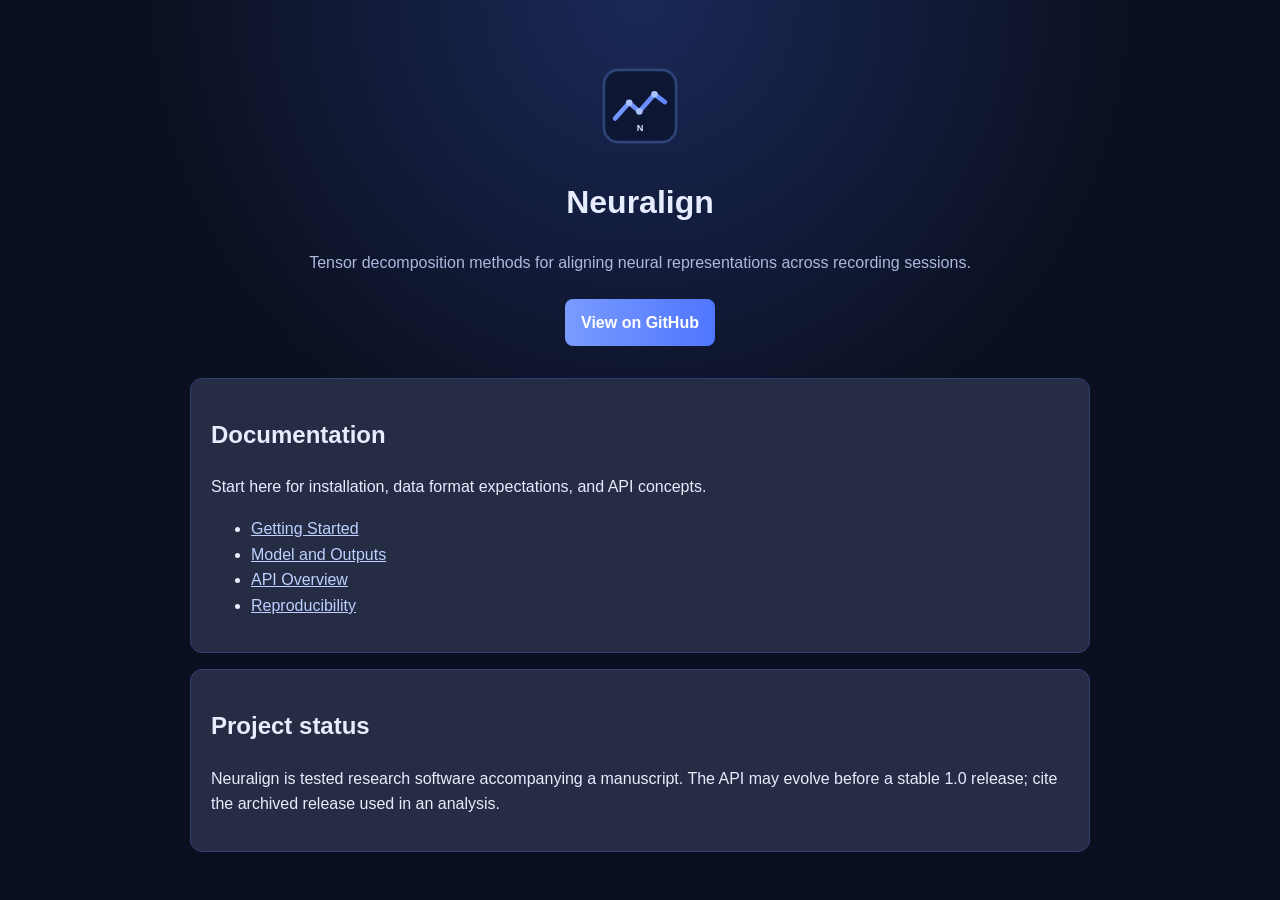
==== docs/index.html @ a3330c63 "'draft update'" ====
<!doctype html>
<html lang="en">
  <head>
    <meta charset="utf-8" />
    <meta name="viewport" content="width=device-width, initial-scale=1" />
    <title>Neuralign</title>
    <meta
      name="description"
      content="Neuralign: tensor decomposition methods for aligning neural representations across recording sessions."
    />
    <link rel="stylesheet" href="./style.css" />
  </head>
  <body>
    <header class="hero">
      <img src="./assets/neuralign-mark.svg" alt="Neuralign logo" class="logo" />
      <h1>Neuralign</h1>
      <p class="tagline">
        Tensor decomposition methods for aligning neural representations across
        recording sessions.
      </p>
      <a class="button" href="https://github.com/MiklosKralik/neuralign">View on GitHub</a>
    </header>

    <main class="content">
      <section>
        <h2>Documentation</h2>
        <p>Start here for installation, data format expectations, and API concepts.</p>
        <ul>
          <li><a href="./getting-started.html">Getting Started</a></li>
          <li><a href="./model-and-outputs.html">Model and Outputs</a></li>
          <li><a href="./api.html">API Overview</a></li>
          <li><a href="./reproducibility.html">Reproducibility</a></li>
        </ul>
      </section>

      <section>
        <h2>Project status</h2>
        <p>
          Neuralign is tested research software accompanying a manuscript. The API may evolve before a stable 1.0 release; cite the archived release used in an analysis.
        </p>
      </section>
    </main>
  </body>
</html>
---- docs/style.css ----
:root {
  --bg: #0b1020;
  --panel: #121a34;
  --text: #e7ecff;
  --muted: #aeb8dd;
  --accent: #7a9bff;
  --accent-strong: #4f76ff;
}

* {
  box-sizing: border-box;
}

body {
  margin: 0;
  font-family: Inter, "Segoe UI", Roboto, Helvetica, Arial, sans-serif;
  background: radial-gradient(circle at top, #1a2857, var(--bg) 45%);
  color: var(--text);
  line-height: 1.6;
}

a {
  color: #bdd0ff;
}

.hero,
.content,
.doc {
  width: min(900px, 90vw);
  margin: 0 auto;
}

.hero {
  text-align: center;
  padding: 4rem 0 2rem;
}

.logo {
  width: 84px;
  height: 84px;
}

.tagline {
  color: var(--muted);
  margin-bottom: 1.5rem;
}

.button {
  display: inline-block;
  background: linear-gradient(90deg, var(--accent), var(--accent-strong));
  color: #fff;
  text-decoration: none;
  padding: 0.65rem 1rem;
  border-radius: 0.5rem;
  font-weight: 600;
}

.content {
  display: grid;
  gap: 1rem;
  padding-bottom: 3rem;
}

.content section,
.doc {
  background: color-mix(in srgb, var(--panel) 92%, #ffffff 8%);
  border: 1px solid #304073;
  border-radius: 0.75rem;
  padding: 1.1rem 1.25rem;
}

.doc {
  margin-top: 2rem;
  margin-bottom: 2rem;
}

pre {
  background: #070d1f;
  border: 1px solid #293964;
  border-radius: 0.5rem;
  padding: 0.9rem;
  overflow-x: auto;
}

code {
  font-family: ui-monospace, SFMono-Regular, Menlo, Monaco, Consolas, "Liberation Mono", monospace;
}

.back-link {
  text-decoration: none;
  color: var(--muted);
}
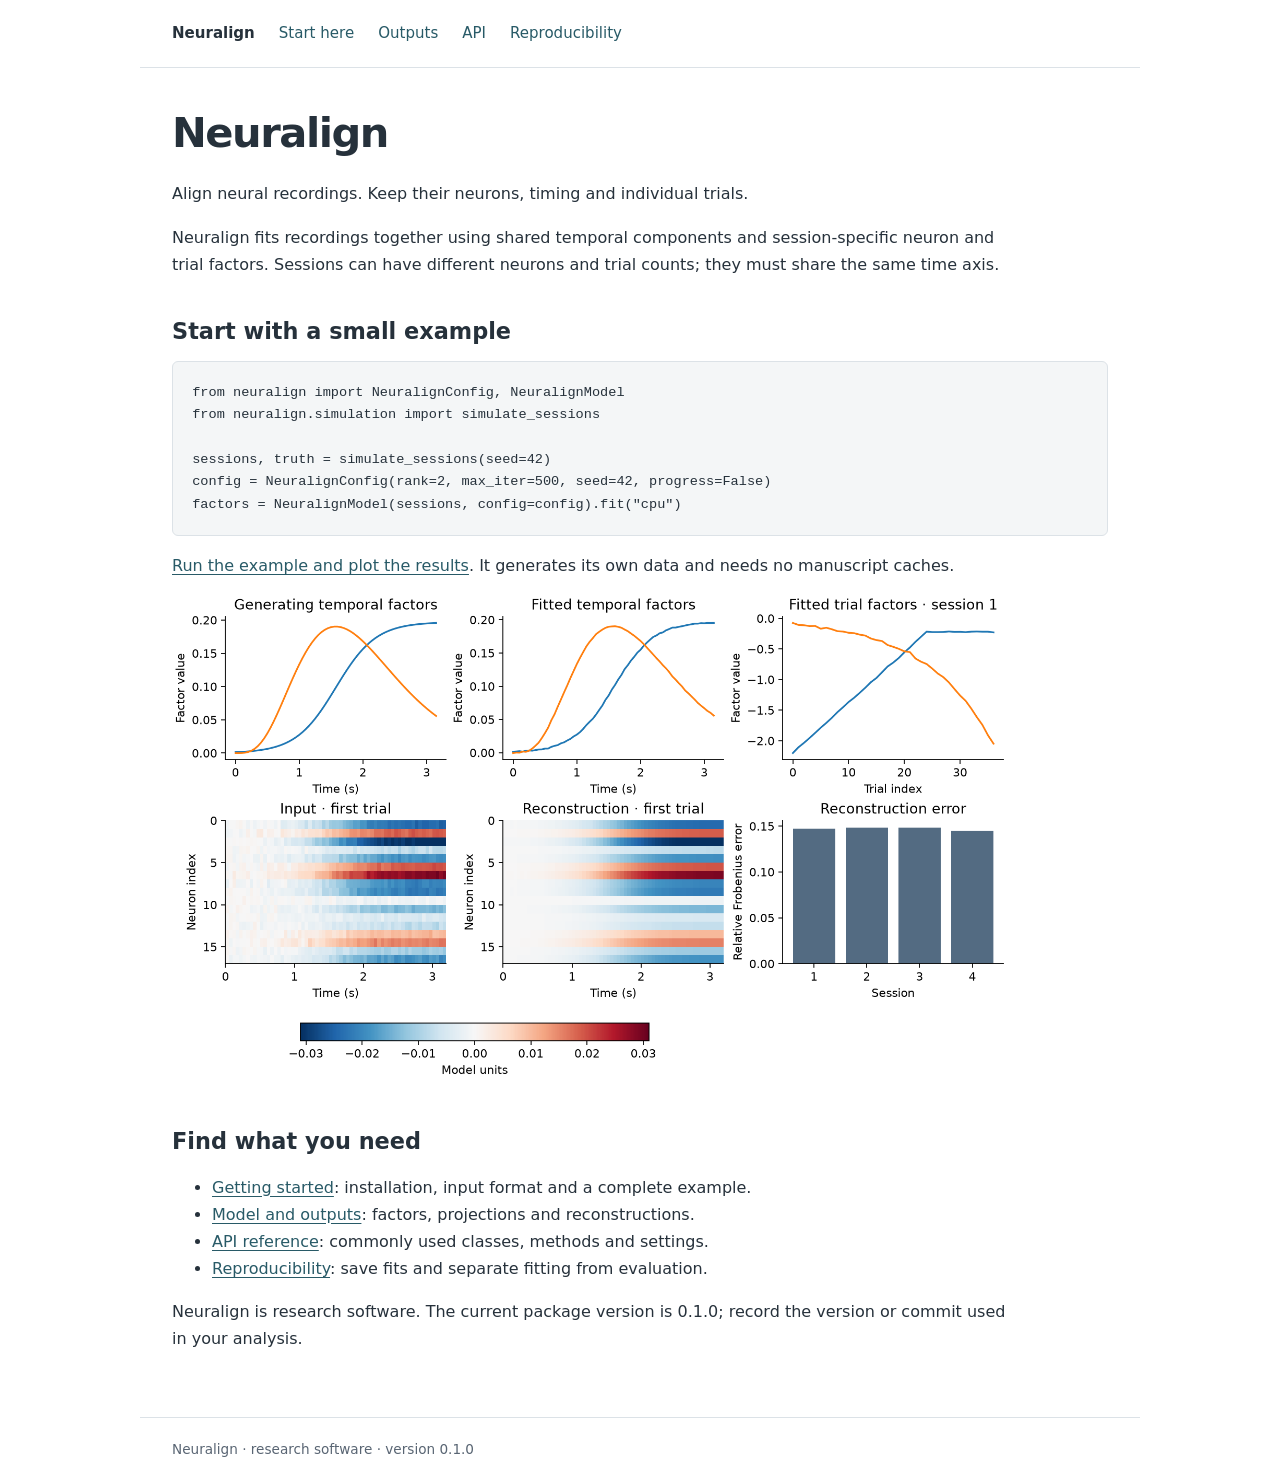
==== commit cbd12d7f: "docs update" ====
--- a/docs/index.html
+++ b/docs/index.html
@@ -1,44 +1,26 @@
 <!doctype html>
-<html lang="en">
-  <head>
-    <meta charset="utf-8" />
-    <meta name="viewport" content="width=device-width, initial-scale=1" />
-    <title>Neuralign</title>
-    <meta
-      name="description"
-      content="Neuralign: tensor decomposition methods for aligning neural representations across recording sessions."
-    />
-    <link rel="stylesheet" href="./style.css" />
-  </head>
-  <body>
-    <header class="hero">
-      <img src="./assets/neuralign-mark.svg" alt="Neuralign logo" class="logo" />
-      <h1>Neuralign</h1>
-      <p class="tagline">
-        Tensor decomposition methods for aligning neural representations across
-        recording sessions.
-      </p>
-      <a class="button" href="https://github.com/MiklosKralik/neuralign">View on GitHub</a>
-    </header>
+<html lang="en"><head><meta charset="utf-8"><meta name="viewport" content="width=device-width, initial-scale=1">
+<title>Neuralign · Neuralign</title><link rel="stylesheet" href="style.css"></head>
+<body><nav aria-label="Main navigation"><a href="index.html" aria-current=page>Neuralign</a> <a href="getting-started.html" >Start here</a> <a href="model-and-outputs.html" >Outputs</a> <a href="api.html" >API</a> <a href="reproducibility.html" >Reproducibility</a></nav><main><h1>Neuralign</h1>
+<p>Align neural recordings. Keep their neurons, timing and individual trials.</p>
+<p>Neuralign fits recordings together using shared temporal components and session-specific neuron and trial factors. Sessions can have different neurons and trial counts; they must share the same time axis.</p>
+<h2>Start with a small example</h2>
+<pre><code class="language-python">from neuralign import NeuralignConfig, NeuralignModel
+from neuralign.simulation import simulate_sessions
 
-    <main class="content">
-      <section>
-        <h2>Documentation</h2>
-        <p>Start here for installation, data format expectations, and API concepts.</p>
-        <ul>
-          <li><a href="./getting-started.html">Getting Started</a></li>
-          <li><a href="./model-and-outputs.html">Model and Outputs</a></li>
-          <li><a href="./api.html">API Overview</a></li>
-          <li><a href="./reproducibility.html">Reproducibility</a></li>
-        </ul>
-      </section>
-
-      <section>
-        <h2>Project status</h2>
-        <p>
-          Neuralign is tested research software accompanying a manuscript. The API may evolve before a stable 1.0 release; cite the archived release used in an analysis.
-        </p>
-      </section>
-    </main>
-  </body>
-</html>
+sessions, truth = simulate_sessions(seed=42)
+config = NeuralignConfig(rank=2, max_iter=500, seed=42, progress=False)
+factors = NeuralignModel(sessions, config=config).fit(&quot;cpu&quot;)
+</code></pre>
+<p><a href="getting-started.html">Run the example and plot the results</a>. It generates its own data and needs no manuscript caches.</p>
+<p><img src="assets/quickstart.png" alt="Generating factors, fitted factors and reconstructions"></p>
+<h2>Find what you need</h2>
+<ul>
+<li><a href="getting-started.html">Getting started</a>: installation, input format and a complete example.</li>
+<li><a href="model-and-outputs.html">Model and outputs</a>: factors, projections and reconstructions.</li>
+<li><a href="api.html">API reference</a>: commonly used classes, methods and settings.</li>
+<li><a href="reproducibility.html">Reproducibility</a>: save fits and separate fitting from evaluation.</li>
+</ul>
+<p>Neuralign is research software. The current package version is 0.1.0; record the version or commit used in your analysis.</p>
+</main>
+<footer>Neuralign · research software · version 0.1.0</footer></body></html>
--- a/docs/style.css
+++ b/docs/style.css
@@ -1,92 +1,23 @@
-:root {
-  --bg: #0b1020;
-  --panel: #121a34;
-  --text: #e7ecff;
-  --muted: #aeb8dd;
-  --accent: #7a9bff;
-  --accent-strong: #4f76ff;
-}
-
-* {
-  box-sizing: border-box;
-}
-
-body {
-  margin: 0;
-  font-family: Inter, "Segoe UI", Roboto, Helvetica, Arial, sans-serif;
-  background: radial-gradient(circle at top, #1a2857, var(--bg) 45%);
-  color: var(--text);
-  line-height: 1.6;
-}
-
-a {
-  color: #bdd0ff;
-}
-
-.hero,
-.content,
-.doc {
-  width: min(900px, 90vw);
-  margin: 0 auto;
-}
-
-.hero {
-  text-align: center;
-  padding: 4rem 0 2rem;
-}
-
-.logo {
-  width: 84px;
-  height: 84px;
-}
-
-.tagline {
-  color: var(--muted);
-  margin-bottom: 1.5rem;
-}
-
-.button {
-  display: inline-block;
-  background: linear-gradient(90deg, var(--accent), var(--accent-strong));
-  color: #fff;
-  text-decoration: none;
-  padding: 0.65rem 1rem;
-  border-radius: 0.5rem;
-  font-weight: 600;
-}
-
-.content {
-  display: grid;
-  gap: 1rem;
-  padding-bottom: 3rem;
-}
-
-.content section,
-.doc {
-  background: color-mix(in srgb, var(--panel) 92%, #ffffff 8%);
-  border: 1px solid #304073;
-  border-radius: 0.75rem;
-  padding: 1.1rem 1.25rem;
-}
-
-.doc {
-  margin-top: 2rem;
-  margin-bottom: 2rem;
-}
-
-pre {
-  background: #070d1f;
-  border: 1px solid #293964;
-  border-radius: 0.5rem;
-  padding: 0.9rem;
-  overflow-x: auto;
-}
-
-code {
-  font-family: ui-monospace, SFMono-Regular, Menlo, Monaco, Consolas, "Liberation Mono", monospace;
-}
-
-.back-link {
-  text-decoration: none;
-  color: var(--muted);
-}
+:root { color-scheme: light; --ink: #26313b; --muted: #596573; --line: #dce2e7; --accent: #285a67; }
+* { box-sizing: border-box; }
+body { margin: 0; background: #fff; color: var(--ink); font: 16px/1.7 system-ui, sans-serif; }
+nav, main, footer { max-width: 1000px; margin: auto; padding: 1.3rem 2rem; }
+nav { display: flex; flex-wrap: wrap; gap: 1.5rem; border-bottom: 1px solid var(--line); }
+nav a { text-decoration: none; font-size: .94rem; }
+nav a[aria-current] { color: var(--ink); font-weight: 650; }
+a { color: var(--accent); text-underline-offset: .18em; }
+main { padding-top: 2.5rem; padding-bottom: 3rem; }
+h1 { font-size: 2.6rem; letter-spacing: -.035em; line-height: 1.2; margin: 0 0 1.4rem; }
+h2 { font-size: 1.4rem; margin: 2.4rem 0 .7rem; line-height: 1.4; }
+h3 { margin-top: 1.8rem; }
+p, ul, ol { max-width: 82ch; }
+pre { padding: 1.2rem; overflow-x: auto; background: #f4f6f7; border: 1px solid var(--line); border-radius: 6px; font-size: .85rem; line-height: 1.65; }
+code { font-family: ui-monospace, SFMono-Regular, Consolas, monospace; font-size: .9em; }
+pre code { font-size: inherit; }
+:not(pre) > code { background: #f2f4f5; padding: .12em .25em; border-radius: 3px; }
+table { width: 100%; border-collapse: collapse; margin: 1.4rem 0; font-size: .9rem; }
+th, td { text-align: left; vertical-align: top; padding: .65rem .75rem; border-bottom: 1px solid var(--line); }
+th { background: #f4f6f7; }
+img { max-width: 100%; height: auto; }
+footer { color: var(--muted); border-top: 1px solid var(--line); font-size: .85rem; }
+@media (max-width: 640px) { nav, main, footer { padding-left: 1rem; padding-right: 1rem; } nav { gap: .9rem; } h1 { font-size: 2.1rem; } table { display: block; overflow-x: auto; } }
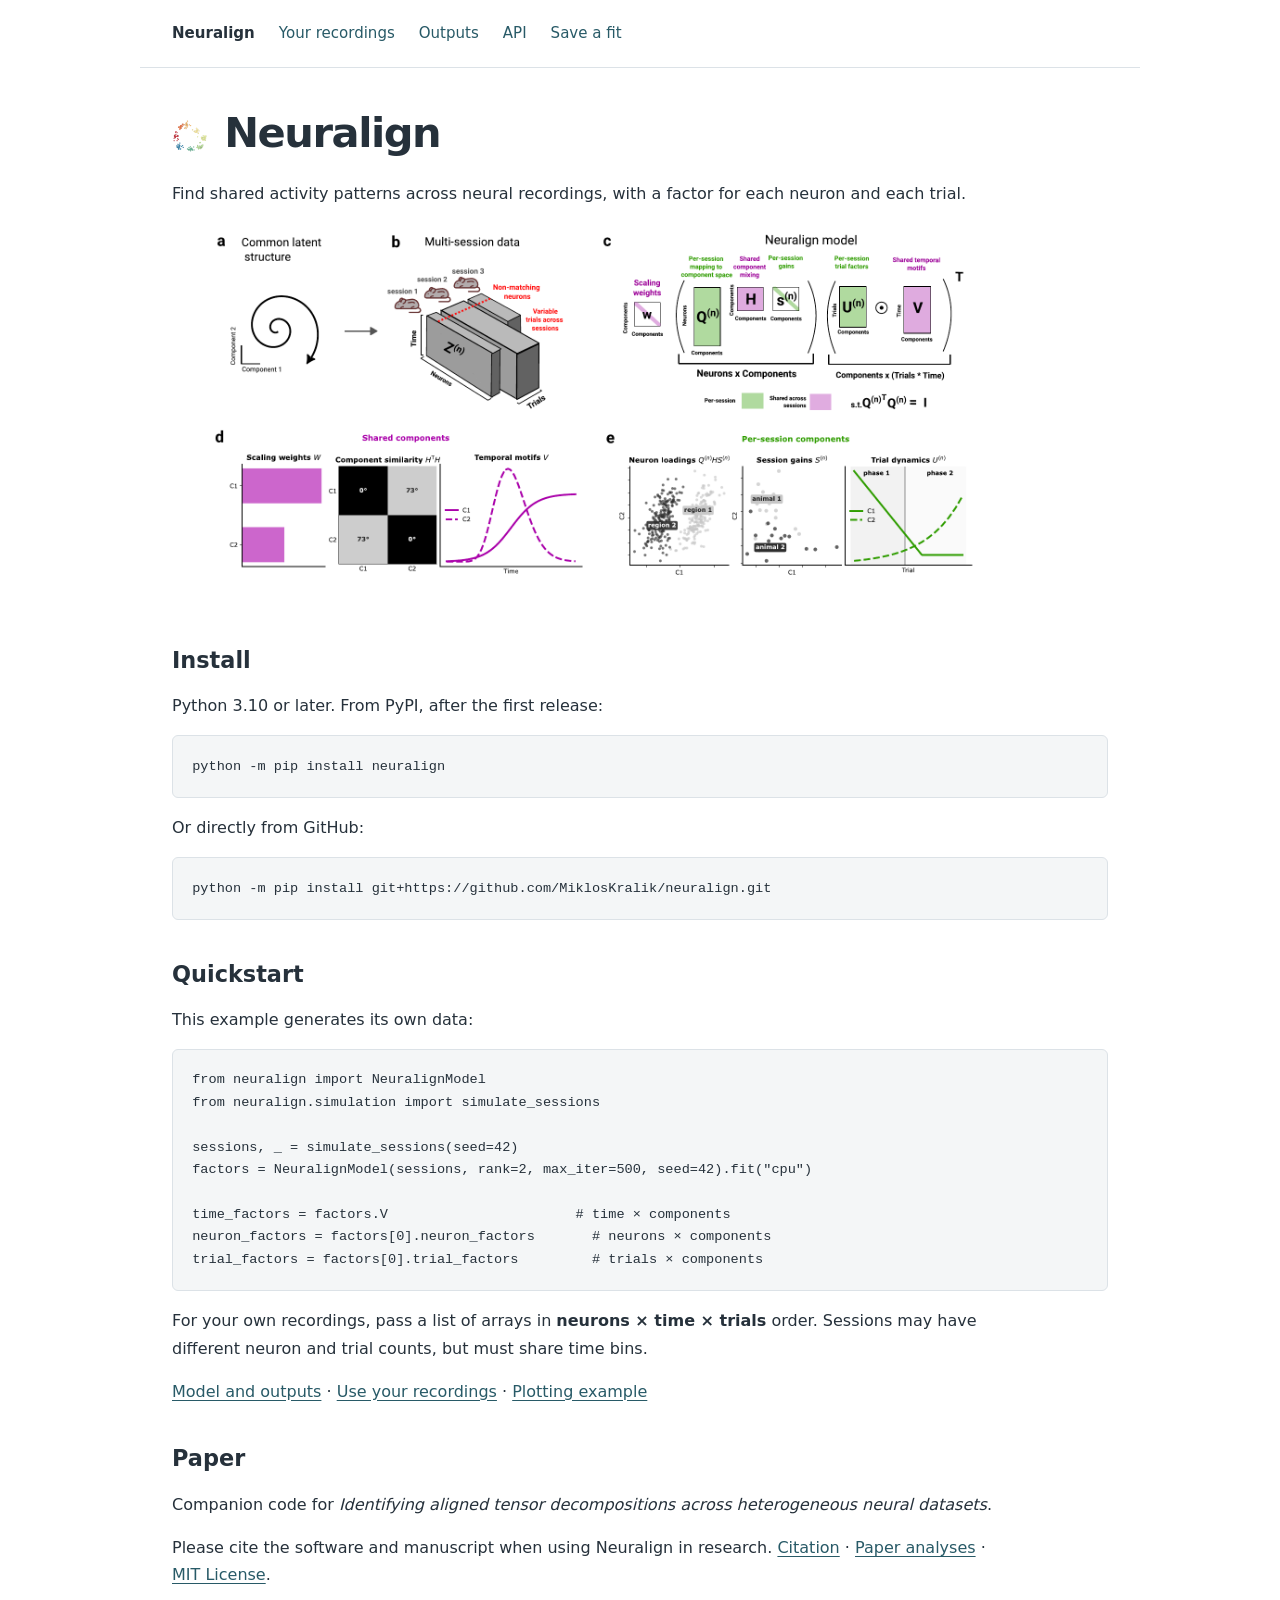
==== commit 129550c9: "Prepare Neuralign 0.1.0 documentation and packaging" ====
--- a/docs/index.html
+++ b/docs/index.html
@@ -1,26 +1,31 @@
 <!doctype html>
 <html lang="en"><head><meta charset="utf-8"><meta name="viewport" content="width=device-width, initial-scale=1">
-<title>Neuralign · Neuralign</title><link rel="stylesheet" href="style.css"></head>
-<body><nav aria-label="Main navigation"><a href="index.html" aria-current=page>Neuralign</a> <a href="getting-started.html" >Start here</a> <a href="model-and-outputs.html" >Outputs</a> <a href="api.html" >API</a> <a href="reproducibility.html" >Reproducibility</a></nav><main><h1>Neuralign</h1>
-<p>Align neural recordings. Keep their neurons, timing and individual trials.</p>
-<p>Neuralign fits recordings together using shared temporal components and session-specific neuron and trial factors. Sessions can have different neurons and trial counts; they must share the same time axis.</p>
-<h2>Start with a small example</h2>
-<pre><code class="language-python">from neuralign import NeuralignConfig, NeuralignModel
+<title>Neuralign · Neuralign</title><link rel="icon" href="assets/neuralign-mark.svg" type="image/svg+xml"><link rel="stylesheet" href="style.css"></head>
+<body><nav aria-label="Main navigation"><a href="index.html" aria-current=page>Neuralign</a> <a href="getting-started.html" >Your recordings</a> <a href="model-and-outputs.html" >Outputs</a> <a href="api.html" >API</a> <a href="reproducibility.html" >Save a fit</a></nav><main><h1><img src="assets/neuralign-mark.png" width="36" alt="" /> Neuralign</h1>
+<p>Find shared activity patterns across neural recordings, with a factor for each neuron and each trial.</p>
+<p><a href="assets/neuralign-overview.pdf"><img src="assets/neuralign-overview.png" alt="Neuralign model overview"></a></p>
+<h2>Install</h2>
+<p>Python 3.10 or later. From PyPI, after the first release:</p>
+<pre><code class="language-bash">python -m pip install neuralign
+</code></pre>
+<p>Or directly from GitHub:</p>
+<pre><code class="language-bash">python -m pip install git+https://github.com/MiklosKralik/neuralign.git
+</code></pre>
+<h2>Quickstart</h2>
+<p>This example generates its own data:</p>
+<pre><code class="language-python">from neuralign import NeuralignModel
 from neuralign.simulation import simulate_sessions
 
-sessions, truth = simulate_sessions(seed=42)
-config = NeuralignConfig(rank=2, max_iter=500, seed=42, progress=False)
-factors = NeuralignModel(sessions, config=config).fit(&quot;cpu&quot;)
+sessions, _ = simulate_sessions(seed=42)
+factors = NeuralignModel(sessions, rank=2, max_iter=500, seed=42).fit(&quot;cpu&quot;)
+
+time_factors = factors.V                       # time × components
+neuron_factors = factors[0].neuron_factors       # neurons × components
+trial_factors = factors[0].trial_factors         # trials × components
 </code></pre>
-<p><a href="getting-started.html">Run the example and plot the results</a>. It generates its own data and needs no manuscript caches.</p>
-<p><img src="assets/quickstart.png" alt="Generating factors, fitted factors and reconstructions"></p>
-<h2>Find what you need</h2>
-<ul>
-<li><a href="getting-started.html">Getting started</a>: installation, input format and a complete example.</li>
-<li><a href="model-and-outputs.html">Model and outputs</a>: factors, projections and reconstructions.</li>
-<li><a href="api.html">API reference</a>: commonly used classes, methods and settings.</li>
-<li><a href="reproducibility.html">Reproducibility</a>: save fits and separate fitting from evaluation.</li>
-</ul>
-<p>Neuralign is research software. The current package version is 0.1.0; record the version or commit used in your analysis.</p>
-</main>
-<footer>Neuralign · research software · version 0.1.0</footer></body></html>+<p>For your own recordings, pass a list of arrays in <strong>neurons × time × trials</strong> order. Sessions may have different neuron and trial counts, but must share time bins.</p>
+<p><a href="model-and-outputs.html">Model and outputs</a> · <a href="getting-started.html">Use your recordings</a> · <a href="https://github.com/MiklosKralik/neuralign/blob/main/examples/quickstart.py">Plotting example</a></p>
+<h2>Paper</h2>
+<p>Companion code for <em>Identifying aligned tensor decompositions across heterogeneous neural datasets</em>.</p>
+<p>Please cite the software and manuscript when using Neuralign in research. <a href="https://github.com/MiklosKralik/neuralign/blob/main/CITATION.cff">Citation</a> · <a href="https://github.com/MiklosKralik/neural_tensors">Paper analyses</a> · <a href="https://github.com/MiklosKralik/neuralign/blob/main/LICENSE">MIT License</a>.</p>
+</main></body></html>
--- a/docs/style.css
+++ b/docs/style.css
@@ -8,6 +8,7 @@
 a { color: var(--accent); text-underline-offset: .18em; }
 main { padding-top: 2.5rem; padding-bottom: 3rem; }
 h1 { font-size: 2.6rem; letter-spacing: -.035em; line-height: 1.2; margin: 0 0 1.4rem; }
+h1 img { vertical-align: middle; margin-right: .2rem; }
 h2 { font-size: 1.4rem; margin: 2.4rem 0 .7rem; line-height: 1.4; }
 h3 { margin-top: 1.8rem; }
 p, ul, ol { max-width: 82ch; }
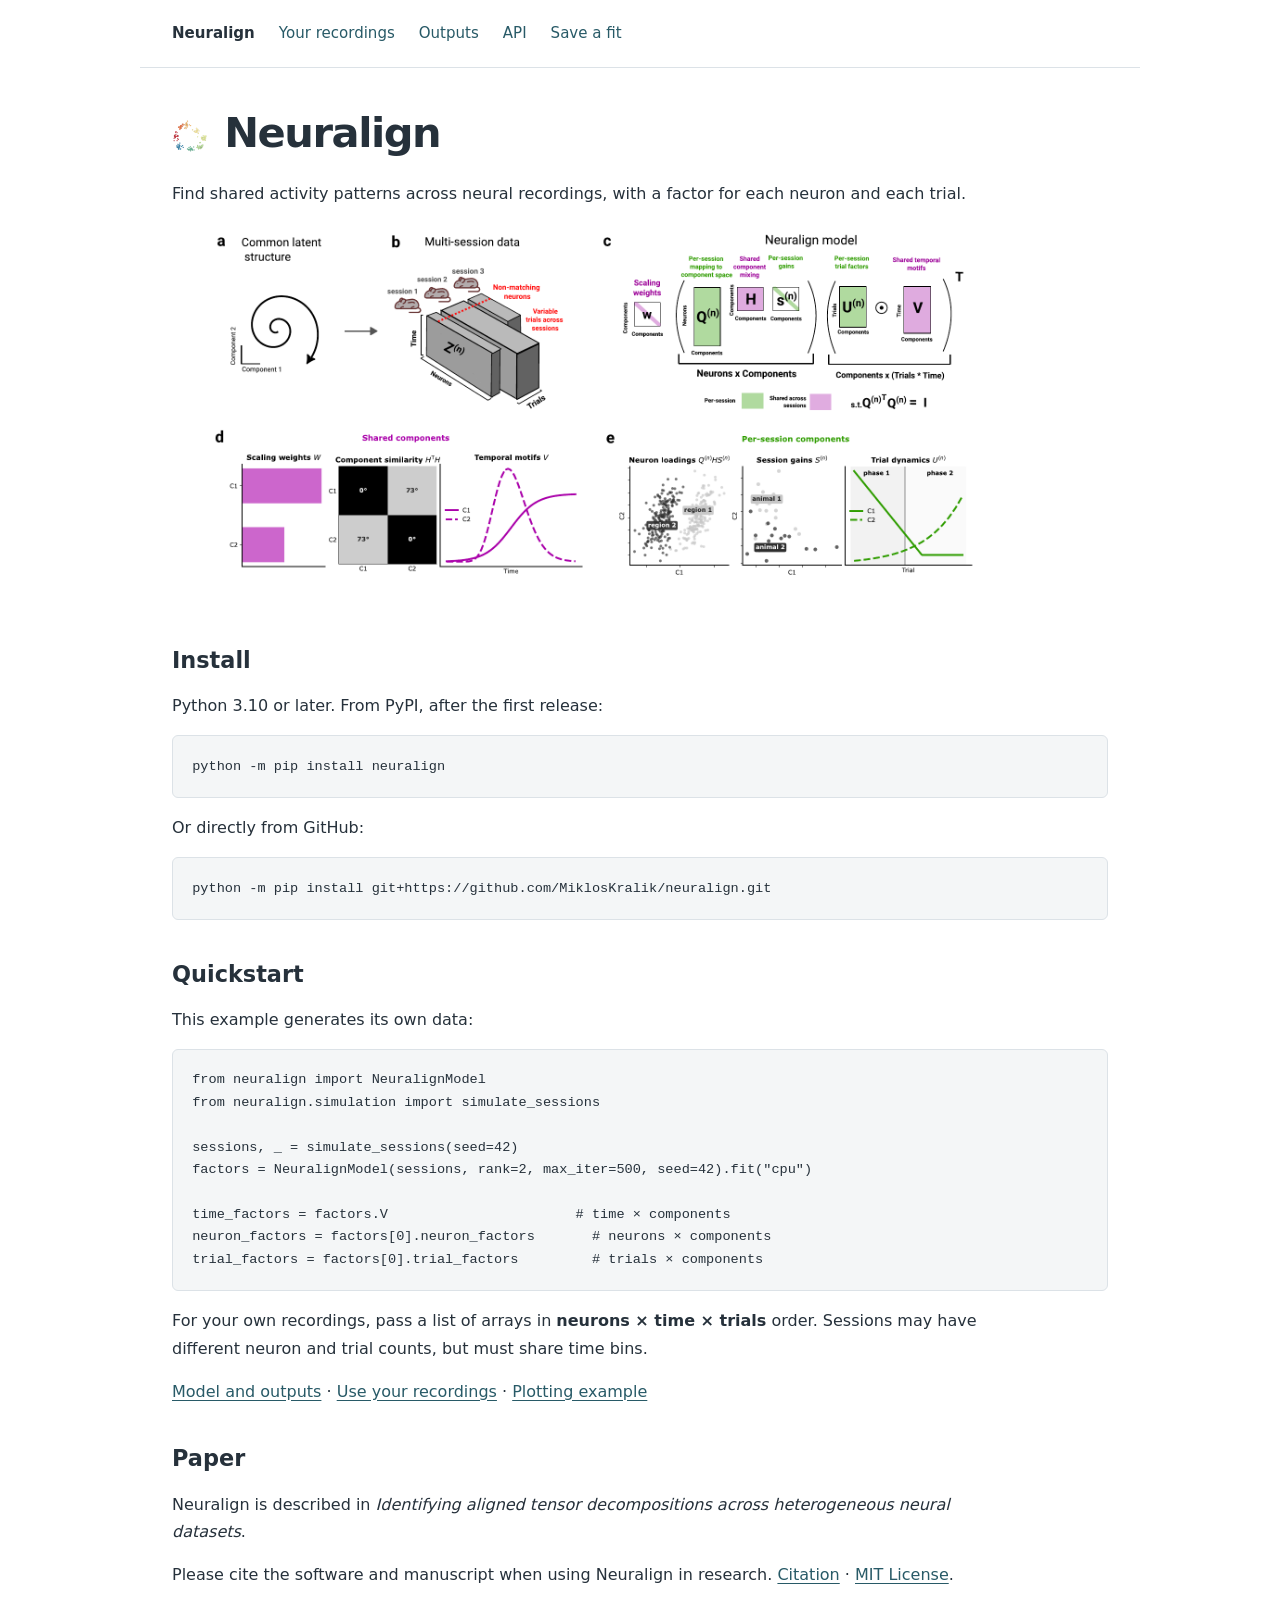
==== commit 4dcdd3ea: "Add CI and publish workflows, update documentation, and enhance tests - Created a CI workflow for te" ====
--- a/docs/index.html
+++ b/docs/index.html
@@ -26,6 +26,6 @@
 <p>For your own recordings, pass a list of arrays in <strong>neurons × time × trials</strong> order. Sessions may have different neuron and trial counts, but must share time bins.</p>
 <p><a href="model-and-outputs.html">Model and outputs</a> · <a href="getting-started.html">Use your recordings</a> · <a href="https://github.com/MiklosKralik/neuralign/blob/main/examples/quickstart.py">Plotting example</a></p>
 <h2>Paper</h2>
-<p>Companion code for <em>Identifying aligned tensor decompositions across heterogeneous neural datasets</em>.</p>
-<p>Please cite the software and manuscript when using Neuralign in research. <a href="https://github.com/MiklosKralik/neuralign/blob/main/CITATION.cff">Citation</a> · <a href="https://github.com/MiklosKralik/neural_tensors">Paper analyses</a> · <a href="https://github.com/MiklosKralik/neuralign/blob/main/LICENSE">MIT License</a>.</p>
+<p>Neuralign is described in <em>Identifying aligned tensor decompositions across heterogeneous neural datasets</em>.</p>
+<p>Please cite the software and manuscript when using Neuralign in research. <a href="https://github.com/MiklosKralik/neuralign/blob/main/CITATION.cff">Citation</a> · <a href="https://github.com/MiklosKralik/neuralign/blob/main/LICENSE">MIT License</a>.</p>
 </main></body></html>
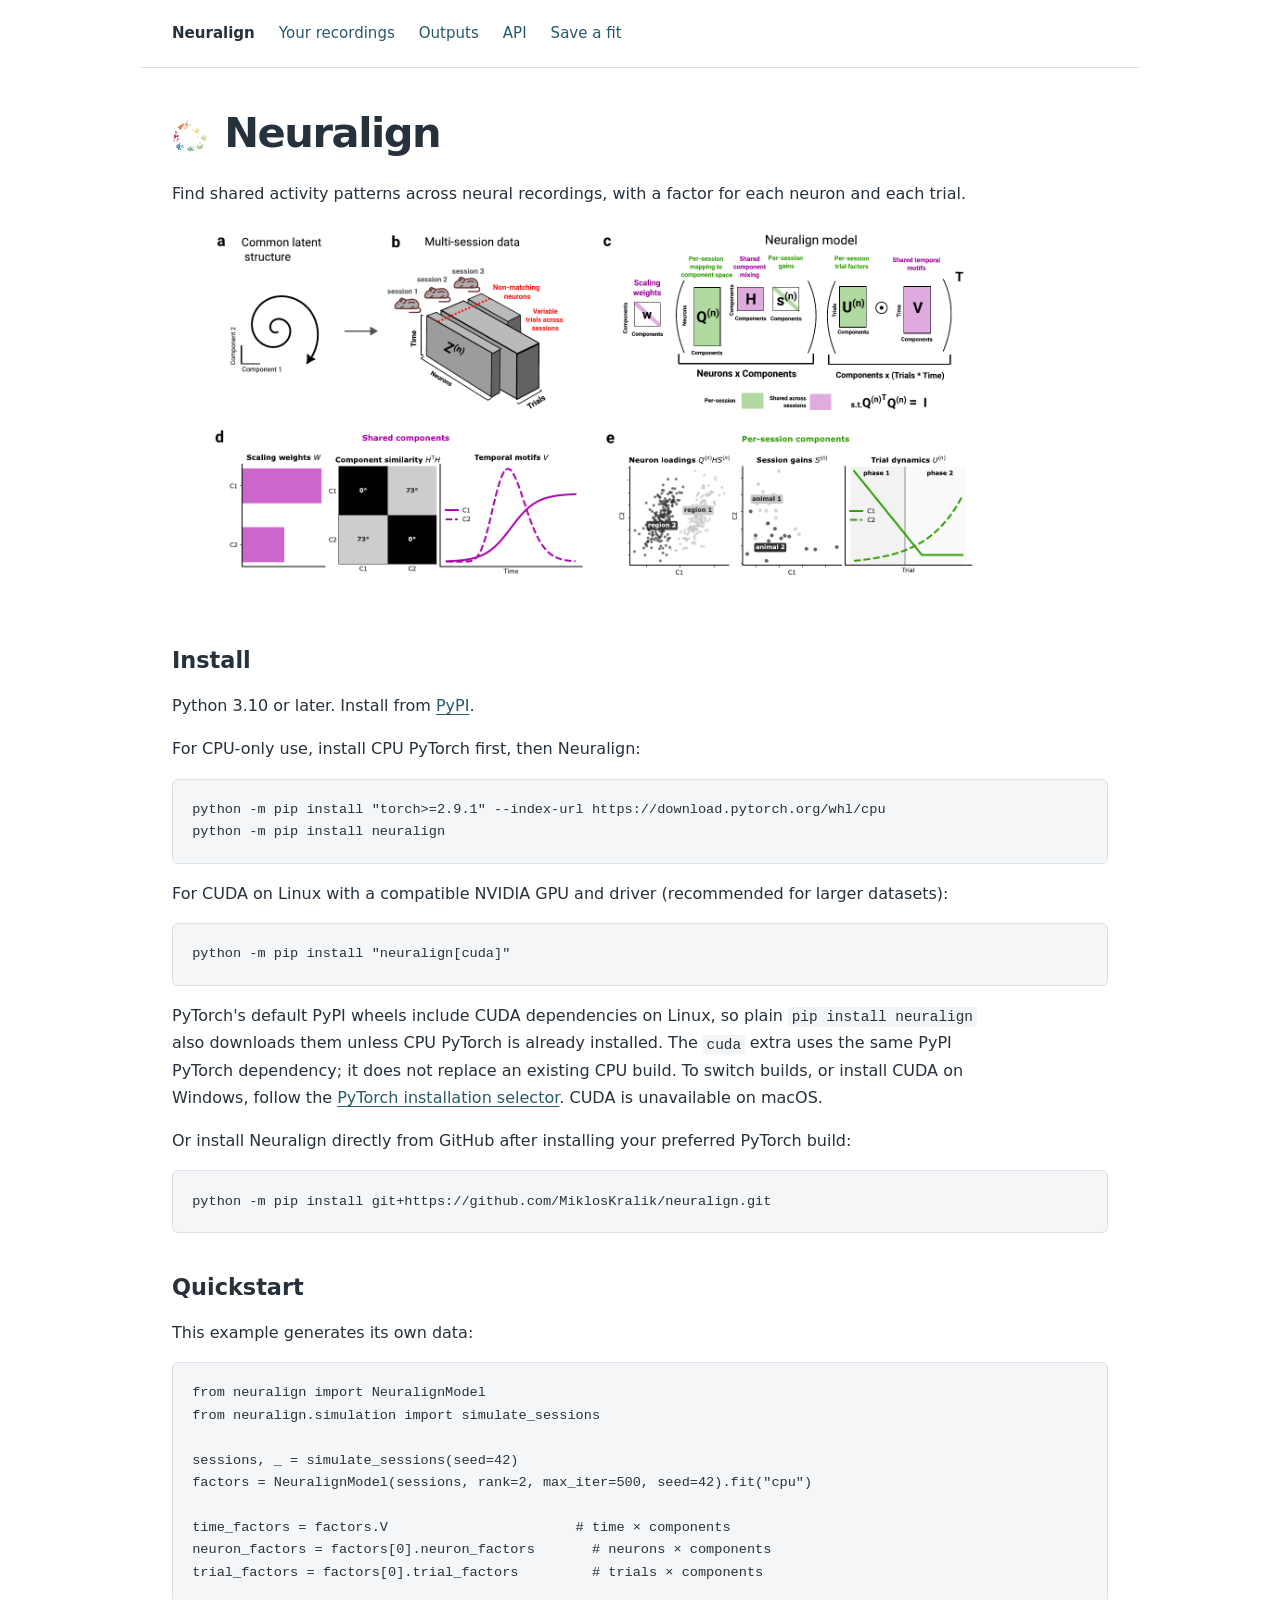
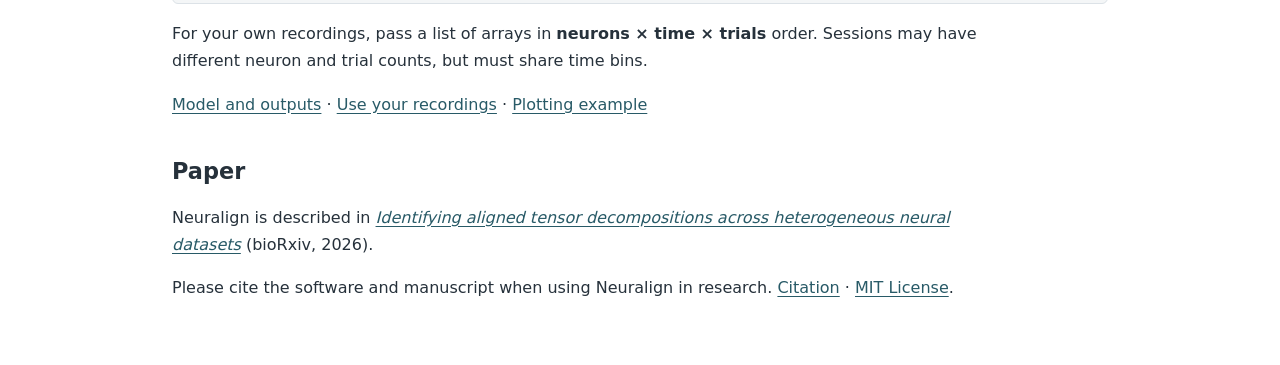
==== commit 1fc1d0fa: "Link published preprint and document CPU and CUDA installation" ====
--- a/docs/index.html
+++ b/docs/index.html
@@ -5,10 +5,16 @@
 <p>Find shared activity patterns across neural recordings, with a factor for each neuron and each trial.</p>
 <p><a href="assets/neuralign-overview.pdf"><img src="assets/neuralign-overview.png" alt="Neuralign model overview"></a></p>
 <h2>Install</h2>
-<p>Python 3.10 or later. From PyPI, after the first release:</p>
-<pre><code class="language-bash">python -m pip install neuralign
+<p>Python 3.10 or later. Install from <a href="https://pypi.org/project/neuralign/">PyPI</a>.</p>
+<p>For CPU-only use, install CPU PyTorch first, then Neuralign:</p>
+<pre><code class="language-bash">python -m pip install &quot;torch&gt;=2.9.1&quot; --index-url https://download.pytorch.org/whl/cpu
+python -m pip install neuralign
 </code></pre>
-<p>Or directly from GitHub:</p>
+<p>For CUDA on Linux with a compatible NVIDIA GPU and driver (recommended for larger datasets):</p>
+<pre><code class="language-bash">python -m pip install &quot;neuralign[cuda]&quot;
+</code></pre>
+<p>PyTorch's default PyPI wheels include CUDA dependencies on Linux, so plain <code>pip install neuralign</code> also downloads them unless CPU PyTorch is already installed. The <code>cuda</code> extra uses the same PyPI PyTorch dependency; it does not replace an existing CPU build. To switch builds, or install CUDA on Windows, follow the <a href="https://pytorch.org/get-started/locally/">PyTorch installation selector</a>. CUDA is unavailable on macOS.</p>
+<p>Or install Neuralign directly from GitHub after installing your preferred PyTorch build:</p>
 <pre><code class="language-bash">python -m pip install git+https://github.com/MiklosKralik/neuralign.git
 </code></pre>
 <h2>Quickstart</h2>
@@ -26,6 +32,6 @@
 <p>For your own recordings, pass a list of arrays in <strong>neurons × time × trials</strong> order. Sessions may have different neuron and trial counts, but must share time bins.</p>
 <p><a href="model-and-outputs.html">Model and outputs</a> · <a href="getting-started.html">Use your recordings</a> · <a href="https://github.com/MiklosKralik/neuralign/blob/main/examples/quickstart.py">Plotting example</a></p>
 <h2>Paper</h2>
-<p>Neuralign is described in <em>Identifying aligned tensor decompositions across heterogeneous neural datasets</em>.</p>
+<p>Neuralign is described in <a href="https://doi.org/10.64898/2026.11.12.766278"><em>Identifying aligned tensor decompositions across heterogeneous neural datasets</em></a> (bioRxiv, 2026).</p>
 <p>Please cite the software and manuscript when using Neuralign in research. <a href="https://github.com/MiklosKralik/neuralign/blob/main/CITATION.cff">Citation</a> · <a href="https://github.com/MiklosKralik/neuralign/blob/main/LICENSE">MIT License</a>.</p>
 </main></body></html>
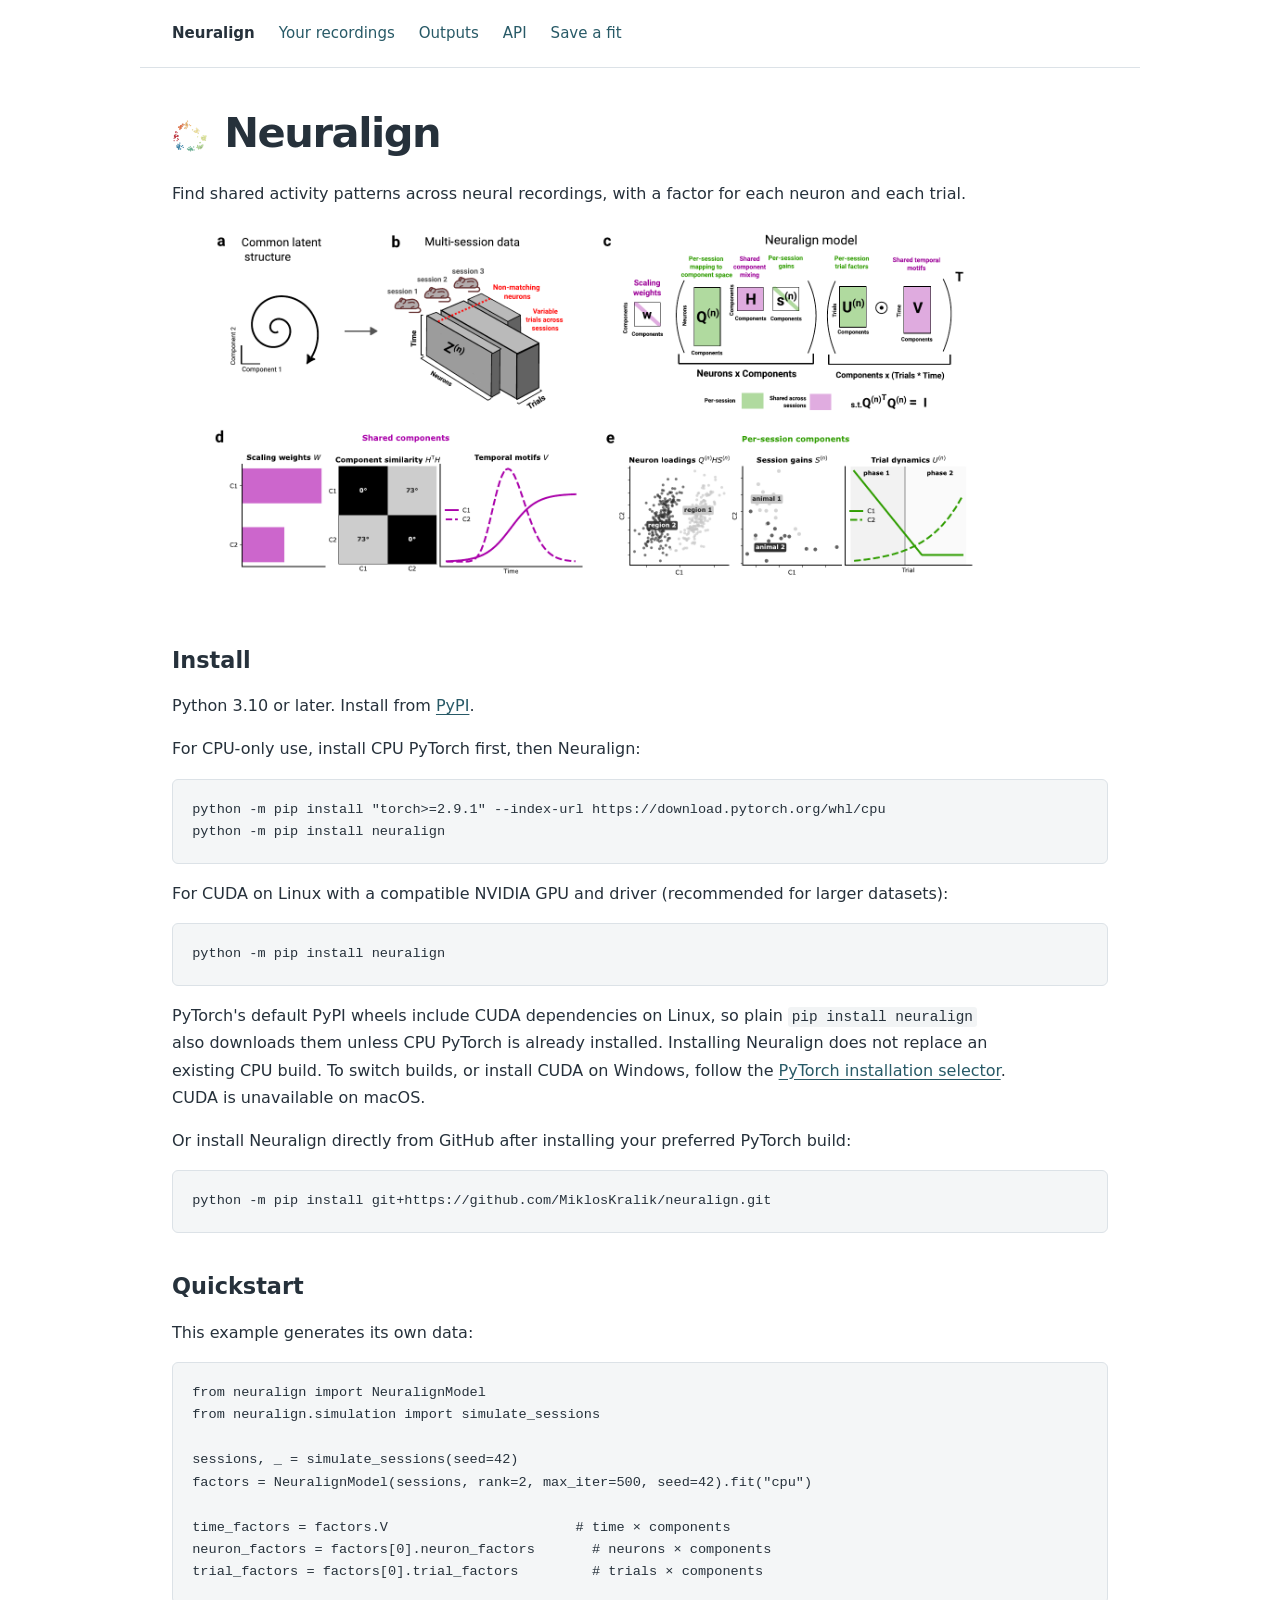
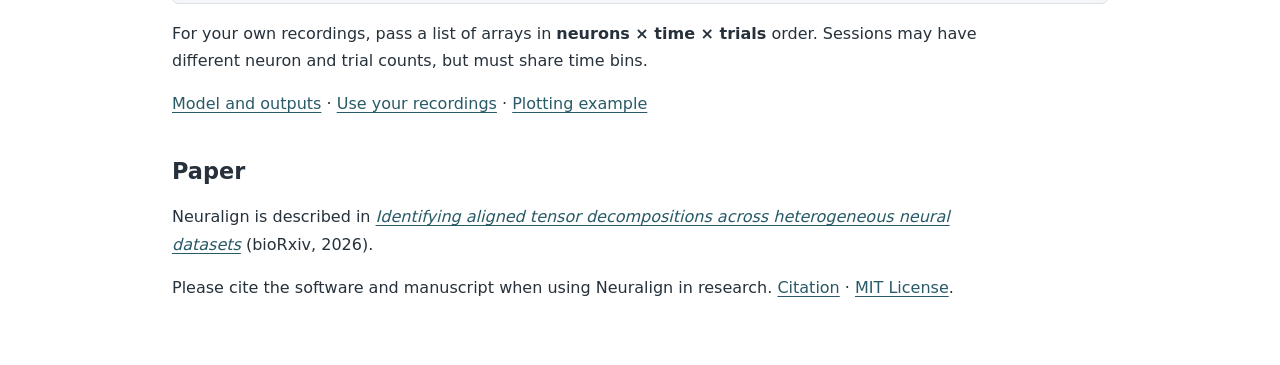
==== commit 35973e70: "Keep existing dependencies and document standard CUDA installation" ====
--- a/docs/index.html
+++ b/docs/index.html
@@ -11,9 +11,9 @@
 python -m pip install neuralign
 </code></pre>
 <p>For CUDA on Linux with a compatible NVIDIA GPU and driver (recommended for larger datasets):</p>
-<pre><code class="language-bash">python -m pip install &quot;neuralign[cuda]&quot;
+<pre><code class="language-bash">python -m pip install neuralign
 </code></pre>
-<p>PyTorch's default PyPI wheels include CUDA dependencies on Linux, so plain <code>pip install neuralign</code> also downloads them unless CPU PyTorch is already installed. The <code>cuda</code> extra uses the same PyPI PyTorch dependency; it does not replace an existing CPU build. To switch builds, or install CUDA on Windows, follow the <a href="https://pytorch.org/get-started/locally/">PyTorch installation selector</a>. CUDA is unavailable on macOS.</p>
+<p>PyTorch's default PyPI wheels include CUDA dependencies on Linux, so plain <code>pip install neuralign</code> also downloads them unless CPU PyTorch is already installed. Installing Neuralign does not replace an existing CPU build. To switch builds, or install CUDA on Windows, follow the <a href="https://pytorch.org/get-started/locally/">PyTorch installation selector</a>. CUDA is unavailable on macOS.</p>
 <p>Or install Neuralign directly from GitHub after installing your preferred PyTorch build:</p>
 <pre><code class="language-bash">python -m pip install git+https://github.com/MiklosKralik/neuralign.git
 </code></pre>
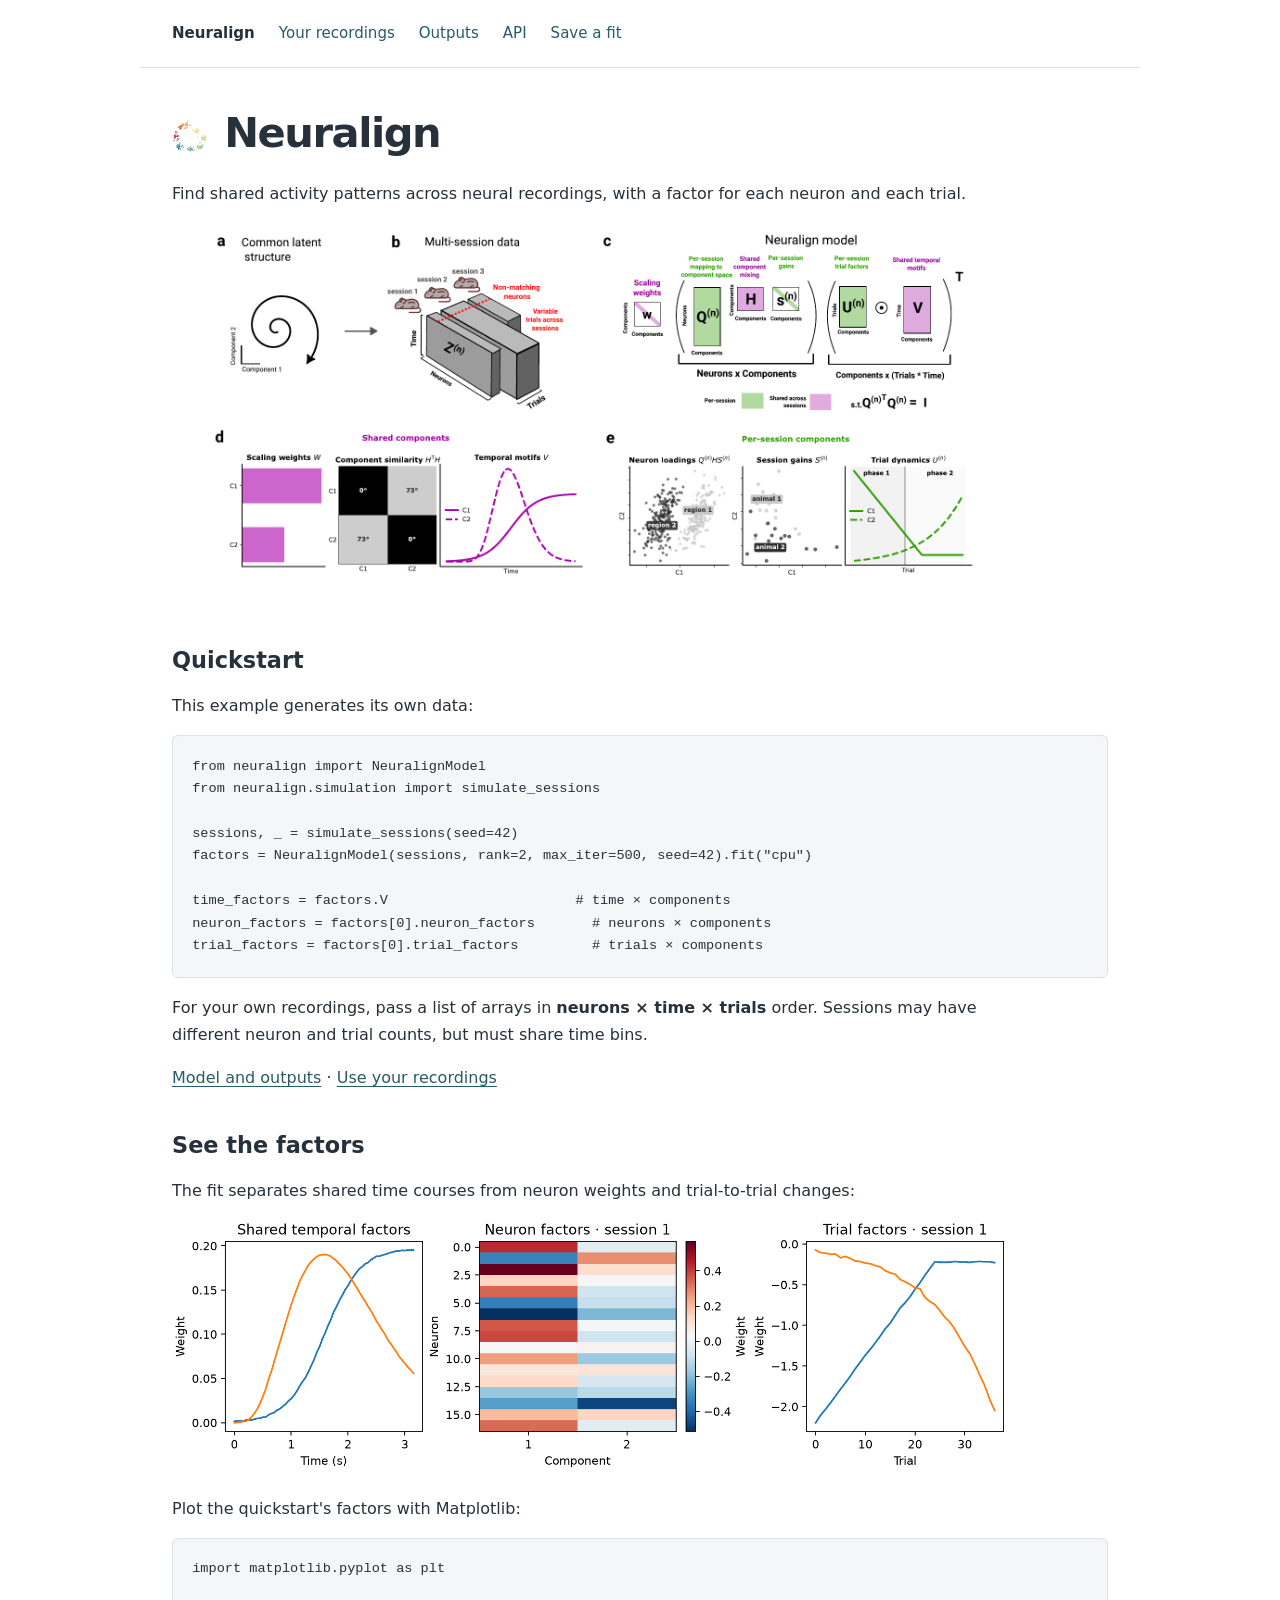
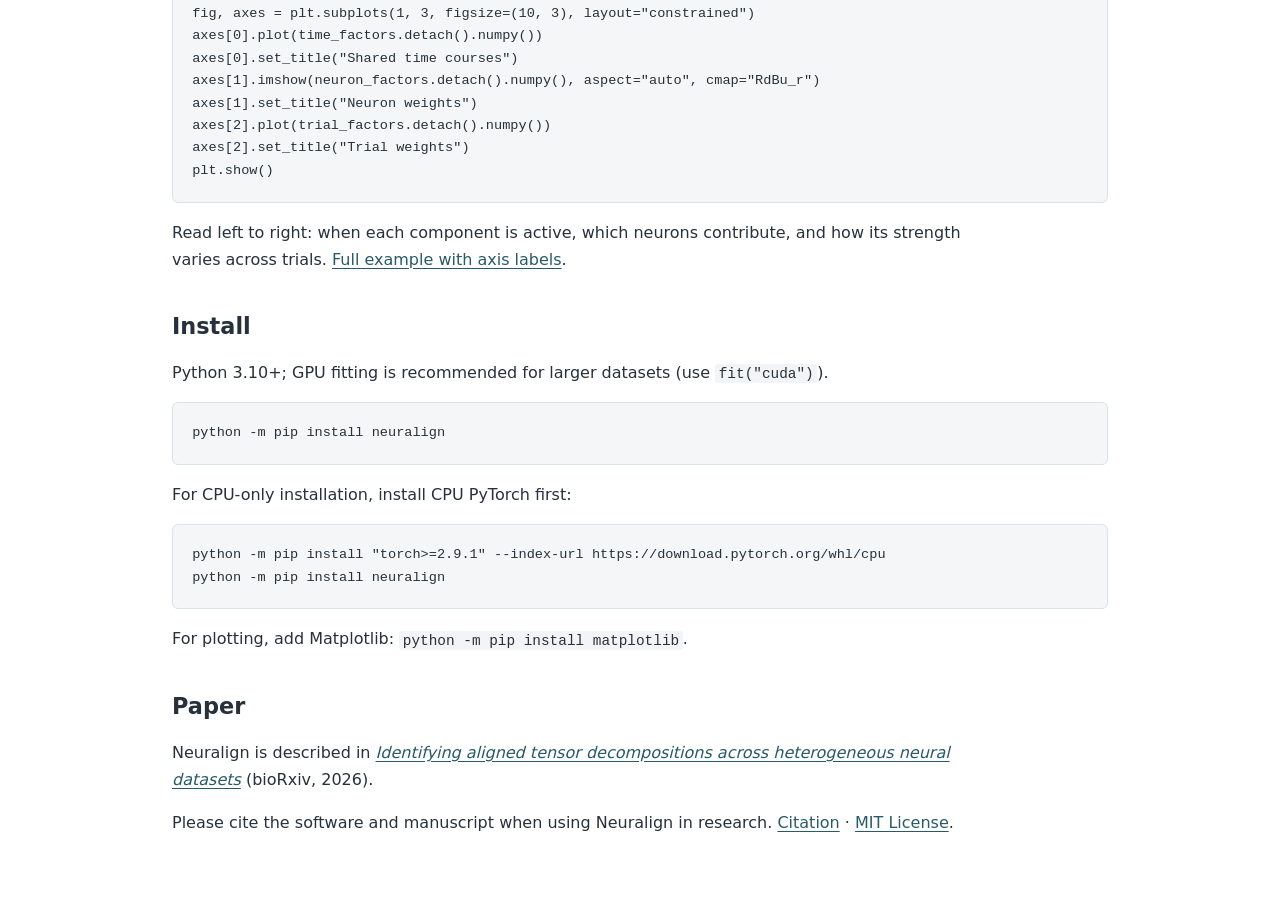
==== commit b92c1122: "Lead with quickstart and illustrate fitted factors" ====
--- a/docs/index.html
+++ b/docs/index.html
@@ -4,19 +4,6 @@
 <body><nav aria-label="Main navigation"><a href="index.html" aria-current=page>Neuralign</a> <a href="getting-started.html" >Your recordings</a> <a href="model-and-outputs.html" >Outputs</a> <a href="api.html" >API</a> <a href="reproducibility.html" >Save a fit</a></nav><main><h1><img src="assets/neuralign-mark.png" width="36" alt="" /> Neuralign</h1>
 <p>Find shared activity patterns across neural recordings, with a factor for each neuron and each trial.</p>
 <p><a href="assets/neuralign-overview.pdf"><img src="assets/neuralign-overview.png" alt="Neuralign model overview"></a></p>
-<h2>Install</h2>
-<p>Python 3.10 or later. Install from <a href="https://pypi.org/project/neuralign/">PyPI</a>.</p>
-<p>For CPU-only use, install CPU PyTorch first, then Neuralign:</p>
-<pre><code class="language-bash">python -m pip install &quot;torch&gt;=2.9.1&quot; --index-url https://download.pytorch.org/whl/cpu
-python -m pip install neuralign
-</code></pre>
-<p>For CUDA on Linux with a compatible NVIDIA GPU and driver (recommended for larger datasets):</p>
-<pre><code class="language-bash">python -m pip install neuralign
-</code></pre>
-<p>PyTorch's default PyPI wheels include CUDA dependencies on Linux, so plain <code>pip install neuralign</code> also downloads them unless CPU PyTorch is already installed. Installing Neuralign does not replace an existing CPU build. To switch builds, or install CUDA on Windows, follow the <a href="https://pytorch.org/get-started/locally/">PyTorch installation selector</a>. CUDA is unavailable on macOS.</p>
-<p>Or install Neuralign directly from GitHub after installing your preferred PyTorch build:</p>
-<pre><code class="language-bash">python -m pip install git+https://github.com/MiklosKralik/neuralign.git
-</code></pre>
 <h2>Quickstart</h2>
 <p>This example generates its own data:</p>
 <pre><code class="language-python">from neuralign import NeuralignModel
@@ -30,7 +17,32 @@
 trial_factors = factors[0].trial_factors         # trials × components
 </code></pre>
 <p>For your own recordings, pass a list of arrays in <strong>neurons × time × trials</strong> order. Sessions may have different neuron and trial counts, but must share time bins.</p>
-<p><a href="model-and-outputs.html">Model and outputs</a> · <a href="getting-started.html">Use your recordings</a> · <a href="https://github.com/MiklosKralik/neuralign/blob/main/examples/quickstart.py">Plotting example</a></p>
+<p><a href="model-and-outputs.html">Model and outputs</a> · <a href="getting-started.html">Use your recordings</a></p>
+<h2>See the factors</h2>
+<p>The fit separates shared time courses from neuron weights and trial-to-trial changes:</p>
+<p><img src="assets/quickstart.png" alt="Shared temporal factors, neuron weights and trial factors from simulated recordings"></p>
+<p>Plot the quickstart's factors with Matplotlib:</p>
+<pre><code class="language-python">import matplotlib.pyplot as plt
+
+fig, axes = plt.subplots(1, 3, figsize=(10, 3), layout=&quot;constrained&quot;)
+axes[0].plot(time_factors.detach().numpy())
+axes[0].set_title(&quot;Shared time courses&quot;)
+axes[1].imshow(neuron_factors.detach().numpy(), aspect=&quot;auto&quot;, cmap=&quot;RdBu_r&quot;)
+axes[1].set_title(&quot;Neuron weights&quot;)
+axes[2].plot(trial_factors.detach().numpy())
+axes[2].set_title(&quot;Trial weights&quot;)
+plt.show()
+</code></pre>
+<p>Read left to right: when each component is active, which neurons contribute, and how its strength varies across trials. <a href="https://github.com/MiklosKralik/neuralign/blob/main/examples/quickstart.py">Full example with axis labels</a>.</p>
+<h2>Install</h2>
+<p>Python 3.10+; GPU fitting is recommended for larger datasets (use <code>fit(&quot;cuda&quot;)</code>).</p>
+<pre><code class="language-bash">python -m pip install neuralign
+</code></pre>
+<p>For CPU-only installation, install CPU PyTorch first:</p>
+<pre><code class="language-bash">python -m pip install &quot;torch&gt;=2.9.1&quot; --index-url https://download.pytorch.org/whl/cpu
+python -m pip install neuralign
+</code></pre>
+<p>For plotting, add Matplotlib: <code>python -m pip install matplotlib</code>.</p>
 <h2>Paper</h2>
 <p>Neuralign is described in <a href="https://doi.org/10.64898/2026.11.12.766278"><em>Identifying aligned tensor decompositions across heterogeneous neural datasets</em></a> (bioRxiv, 2026).</p>
 <p>Please cite the software and manuscript when using Neuralign in research. <a href="https://github.com/MiklosKralik/neuralign/blob/main/CITATION.cff">Citation</a> · <a href="https://github.com/MiklosKralik/neuralign/blob/main/LICENSE">MIT License</a>.</p>
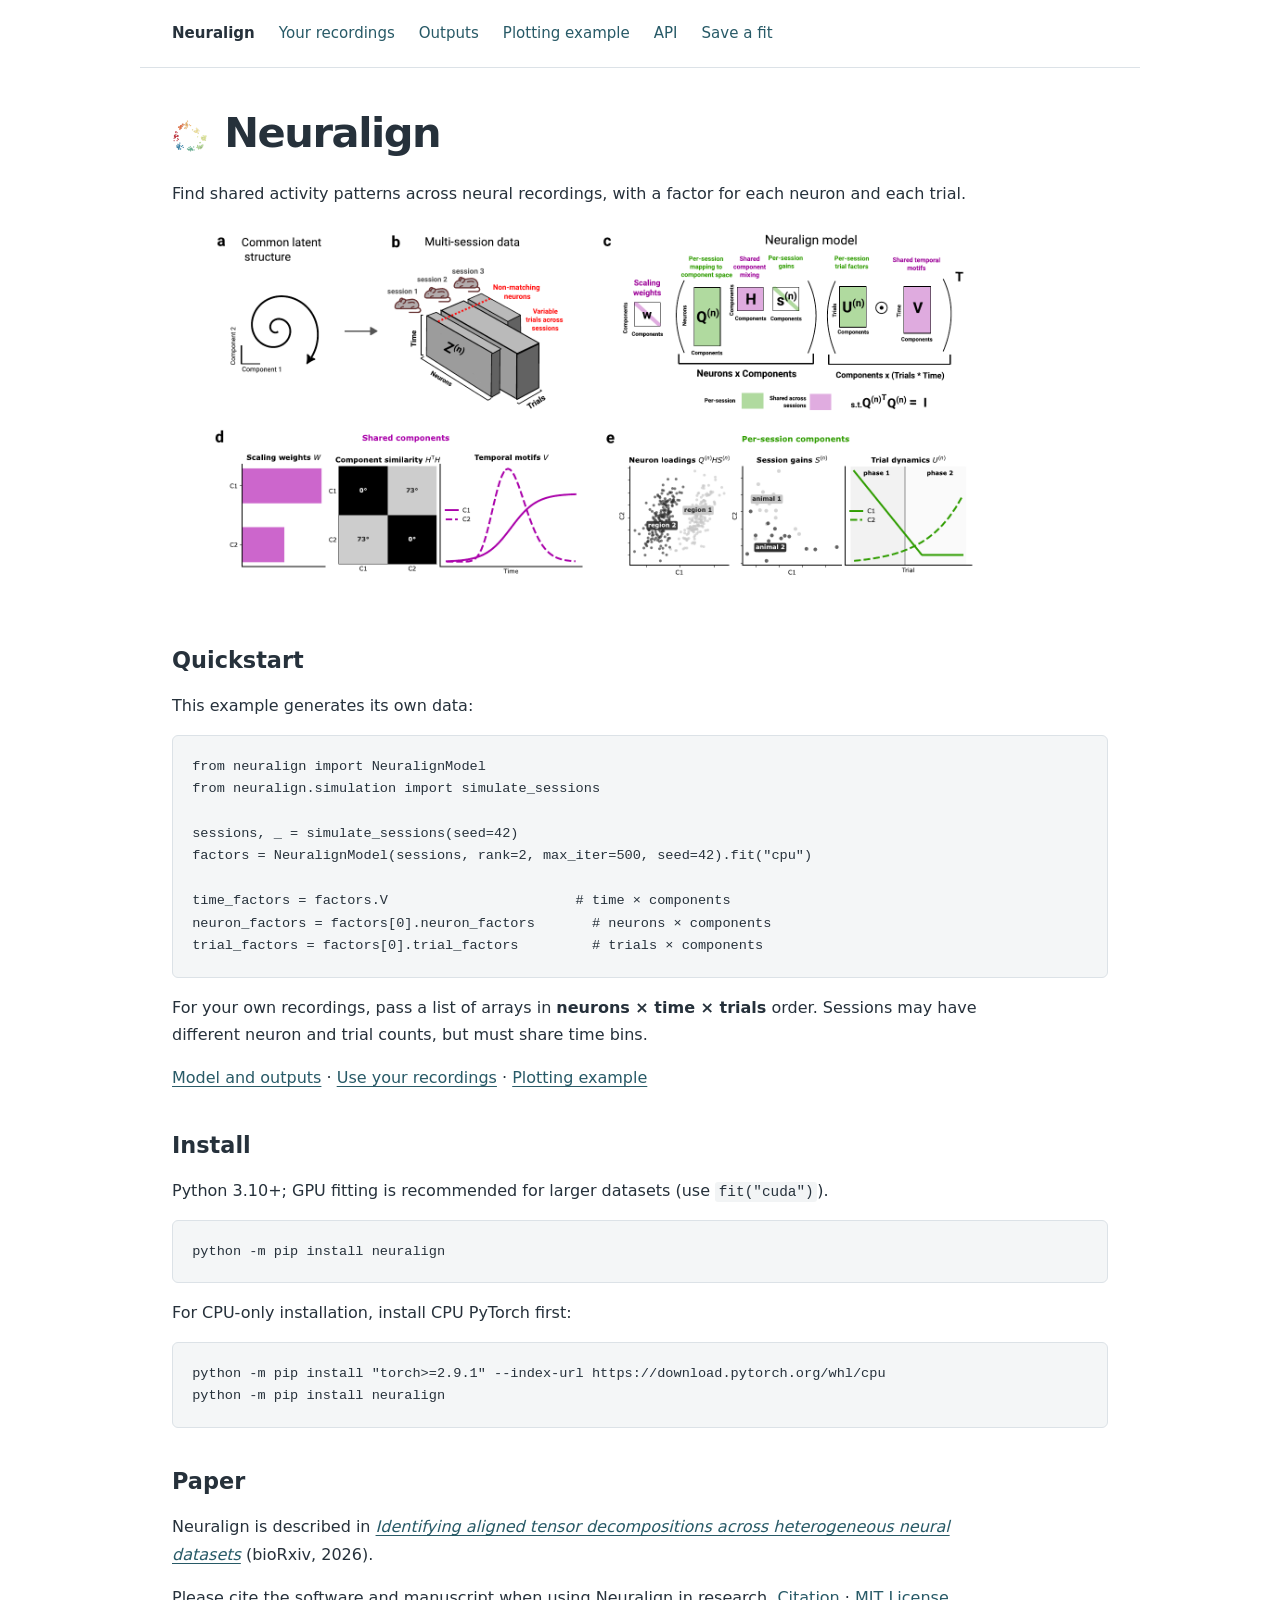
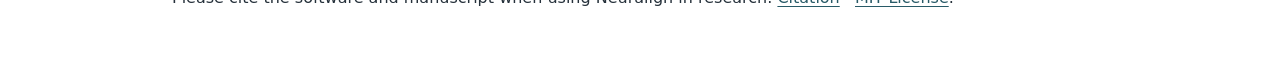
==== commit 276da361: "Move full two-session plotting example to dedicated docs page" ====
--- a/docs/index.html
+++ b/docs/index.html
@@ -1,7 +1,7 @@
 <!doctype html>
 <html lang="en"><head><meta charset="utf-8"><meta name="viewport" content="width=device-width, initial-scale=1">
 <title>Neuralign · Neuralign</title><link rel="icon" href="assets/neuralign-mark.svg" type="image/svg+xml"><link rel="stylesheet" href="style.css"></head>
-<body><nav aria-label="Main navigation"><a href="index.html" aria-current=page>Neuralign</a> <a href="getting-started.html" >Your recordings</a> <a href="model-and-outputs.html" >Outputs</a> <a href="api.html" >API</a> <a href="reproducibility.html" >Save a fit</a></nav><main><h1><img src="assets/neuralign-mark.png" width="36" alt="" /> Neuralign</h1>
+<body><nav aria-label="Main navigation"><a href="index.html" aria-current=page>Neuralign</a> <a href="getting-started.html" >Your recordings</a> <a href="model-and-outputs.html" >Outputs</a> <a href="plotting.html" >Plotting example</a> <a href="api.html" >API</a> <a href="reproducibility.html" >Save a fit</a></nav><main><h1><img src="assets/neuralign-mark.png" width="36" alt="" /> Neuralign</h1>
 <p>Find shared activity patterns across neural recordings, with a factor for each neuron and each trial.</p>
 <p><a href="assets/neuralign-overview.pdf"><img src="assets/neuralign-overview.png" alt="Neuralign model overview"></a></p>
 <h2>Quickstart</h2>
@@ -17,23 +17,7 @@
 trial_factors = factors[0].trial_factors         # trials × components
 </code></pre>
 <p>For your own recordings, pass a list of arrays in <strong>neurons × time × trials</strong> order. Sessions may have different neuron and trial counts, but must share time bins.</p>
-<p><a href="model-and-outputs.html">Model and outputs</a> · <a href="getting-started.html">Use your recordings</a></p>
-<h2>See the factors</h2>
-<p>The fit separates shared time courses from neuron weights and trial-to-trial changes:</p>
-<p><img src="assets/quickstart.png" alt="Shared temporal factors, neuron weights and trial factors from simulated recordings"></p>
-<p>Plot the quickstart's factors with Matplotlib:</p>
-<pre><code class="language-python">import matplotlib.pyplot as plt
-
-fig, axes = plt.subplots(1, 3, figsize=(10, 3), layout=&quot;constrained&quot;)
-axes[0].plot(time_factors.detach().numpy())
-axes[0].set_title(&quot;Shared time courses&quot;)
-axes[1].imshow(neuron_factors.detach().numpy(), aspect=&quot;auto&quot;, cmap=&quot;RdBu_r&quot;)
-axes[1].set_title(&quot;Neuron weights&quot;)
-axes[2].plot(trial_factors.detach().numpy())
-axes[2].set_title(&quot;Trial weights&quot;)
-plt.show()
-</code></pre>
-<p>Read left to right: when each component is active, which neurons contribute, and how its strength varies across trials. <a href="https://github.com/MiklosKralik/neuralign/blob/main/examples/quickstart.py">Full example with axis labels</a>.</p>
+<p><a href="model-and-outputs.html">Model and outputs</a> · <a href="getting-started.html">Use your recordings</a> · <a href="plotting.html">Plotting example</a></p>
 <h2>Install</h2>
 <p>Python 3.10+; GPU fitting is recommended for larger datasets (use <code>fit(&quot;cuda&quot;)</code>).</p>
 <pre><code class="language-bash">python -m pip install neuralign
@@ -42,7 +26,6 @@
 <pre><code class="language-bash">python -m pip install &quot;torch&gt;=2.9.1&quot; --index-url https://download.pytorch.org/whl/cpu
 python -m pip install neuralign
 </code></pre>
-<p>For plotting, add Matplotlib: <code>python -m pip install matplotlib</code>.</p>
 <h2>Paper</h2>
 <p>Neuralign is described in <a href="https://doi.org/10.64898/2026.11.12.766278"><em>Identifying aligned tensor decompositions across heterogeneous neural datasets</em></a> (bioRxiv, 2026).</p>
 <p>Please cite the software and manuscript when using Neuralign in research. <a href="https://github.com/MiklosKralik/neuralign/blob/main/CITATION.cff">Citation</a> · <a href="https://github.com/MiklosKralik/neuralign/blob/main/LICENSE">MIT License</a>.</p>
